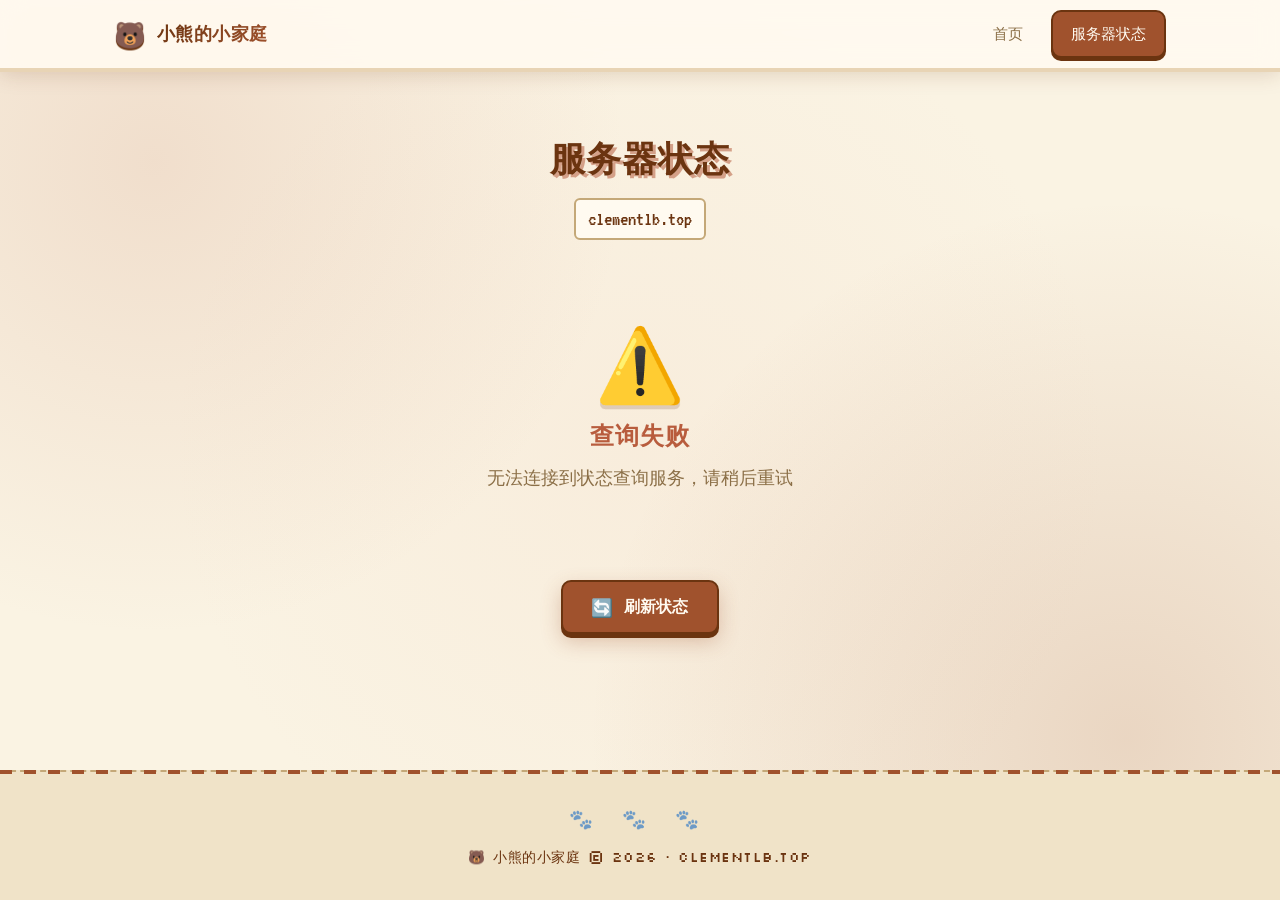
==== status.html @ e8e0b62e "fix: 卡片固定 height 220px + 删除 aspect-ratio + 缩小区块间距" ====
<!DOCTYPE html>
<html lang="zh-CN">
<head>
  <meta charset="UTF-8">
  <meta name="viewport" content="width=device-width, initial-scale=1.0">
  <meta name="theme-color" content="#a0522d">
  <title>服务器状态 - 小熊的小家庭</title>
  <link rel="preconnect" href="https://fonts.googleapis.com">
  <link rel="preconnect" href="https://fonts.gstatic.com" crossorigin>
  <link href="https://fonts.googleapis.com/css2?family=Press+Start+2P&family=Silkscreen:wght@400;700&family=Fredoka:wght@400;500;600;700&family=VT323&display=swap" rel="stylesheet">
  <link rel="stylesheet" href="css/style.css">
</head>
<body>
  <a href="#main" class="skip-link">跳到主内容</a>

  <nav class="navbar" aria-label="主导航">
    <div class="nav-container">
      <a href="index.html" class="nav-logo">
        <span class="logo-pixel" aria-hidden="true">🐻</span>
        <span class="logo-text">小熊的小家庭</span>
      </a>
      <div class="nav-links">
        <a href="index.html" class="nav-link">
          <span class="nav-link-inner">首页</span>
        </a>
        <a href="status.html" class="nav-link active" aria-current="page">
          <span class="nav-link-inner">服务器状态</span>
        </a>
      </div>
    </div>
  </nav>

  <main class="status-page" id="main">
    <div class="status-header">
      <h1 class="page-title">服务器状态</h1>
      <p class="page-subtitle"><code class="status-ip-mono">clementlb.top</code></p>
    </div>

    <div class="status-card" id="statusCard" role="status" aria-live="polite" aria-busy="true">
      <div class="card-corner corner-tl" aria-hidden="true"></div>
      <div class="card-corner corner-tr" aria-hidden="true"></div>
      <div class="card-corner corner-bl" aria-hidden="true"></div>
      <div class="card-corner corner-br" aria-hidden="true"></div>
      <div class="status-loading">
        <div class="bear-loader">
          <div class="bear-loader-emoji" aria-hidden="true">🐻</div>
          <div class="loader-paws" aria-hidden="true">
            <span>🐾</span><span>🐾</span><span>🐾</span>
          </div>
        </div>
        <p class="loading-text">小熊正在查看服务器…</p>
      </div>
    </div>

    <div class="status-detail" id="statusDetail" style="display:none;">
      <div class="card-corner corner-tl" aria-hidden="true"></div>
      <div class="card-corner corner-tr" aria-hidden="true"></div>
      <div class="card-corner corner-bl" aria-hidden="true"></div>
      <div class="card-corner corner-br" aria-hidden="true"></div>
      <div class="detail-grid">
        <div class="detail-item">
          <span class="detail-label">服务器名称</span>
          <span class="detail-value" id="detailName">-</span>
        </div>
        <div class="detail-item">
          <span class="detail-label">游戏版本</span>
          <span class="detail-value" id="detailVersion">-</span>
        </div>
        <div class="detail-item">
          <span class="detail-label">在线玩家</span>
          <span class="detail-value" id="detailPlayers">-</span>
        </div>
        <div class="detail-item">
          <span class="detail-label">最大玩家</span>
          <span class="detail-value" id="detailMaxPlayers">-</span>
        </div>
        <div class="detail-item detail-full">
          <span class="detail-label">MOTD</span>
          <span class="detail-value motd" id="detailMotd">-</span>
        </div>
        <div class="detail-item">
          <span class="detail-label">软件</span>
          <span class="detail-value" id="detailSoftware">-</span>
        </div>
      </div>

      <div class="player-list" id="playerList" style="display:none;">
        <h2 class="player-list-title">
          <span aria-hidden="true">🐾</span> 在线玩家 <span aria-hidden="true">🐾</span>
        </h2>
        <div class="player-grid" id="playerGrid"></div>
      </div>
    </div>

    <button class="btn btn-primary btn-refresh" onclick="fetchStatus()" aria-label="刷新服务器状态">
      <span class="btn-icon" aria-hidden="true">🔄</span>
      <span>刷新状态</span>
    </button>
  </main>

  <footer class="footer">
    <div class="footer-paws" aria-hidden="true">🐾 🐾 🐾</div>
    <p class="footer-main">🐻 小熊的小家庭 &copy; 2026 · clementlb.top</p>
  </footer>

  <script src="js/status.js"></script>
</body>
</html>
---- css/style.css ----
/* ============================================
   小熊的小家庭 · Cozy Bear Minecraft Theme
   ============================================ */

/* ===== Reset ===== */
*, *::before, *::after { box-sizing: border-box; margin: 0; padding: 0; }

/* ===== Theme Variables (Bear Palette) ===== */
:root {
  /* Bear fur browns */
  --bear-fur: #a0522d;
  --bear-fur-light: #c97a5b;
  --bear-fur-dark: #6b3410;
  --bear-fur-deep: #3e1f0d;

  /* Bear snout peach */
  --bear-snout: #d4a088;
  --bear-snout-light: #e8b59e;
  --bear-snout-dark: #b07858;

  /* Cozy room creams (Minecraft room background) */
  --bg: #faf3e3;
  --bg-soft: #f0e3c8;
  --bg-card: #fffaf0;
  --bg-card-hover: #fff5e1;

  /* Text */
  --text: #3e2723;
  --text-muted: #8b6f47;
  --text-light: #b8a085;

  /* Borders & decoration */
  --border: #e8d4b5;
  --border-strong: #c4a878;
  --pixel-shadow: rgba(107, 52, 16, 0.18);

  /* Semantic */
  --success: #6b8e23;
  --success-bg: #e8efd0;
  --danger: #b85c3d;
  --danger-bg: #f5dccd;
  --warning: #d4a017;

  /* Focus ring */
  --focus-ring: 0 0 0 3px rgba(160, 82, 45, 0.5);

  /* Shapes */
  --radius: 16px;
  --radius-sm: 10px;
  --radius-lg: 24px;
  --pixel: 4px;

  /* Safe areas (iOS notch etc.) */
  --safe-top: env(safe-area-inset-top, 0px);
  --safe-bottom: env(safe-area-inset-bottom, 0px);

  /* Spacing scale (4-px grid) */
  --space-1: 4px;
  --space-2: 8px;
  --space-3: 12px;
  --space-4: 16px;
  --space-5: 24px;
  --space-6: 32px;
  --space-7: 48px;
  --space-8: 64px;
}

/* ===== Base ===== */
html { scroll-behavior: smooth; }

body {
  font-family: 'Fredoka', 'PingFang SC', 'Microsoft YaHei', sans-serif;
  background: var(--bg);
  color: var(--text);
  min-height: 100vh;
  display: flex;
  flex-direction: column;
  font-weight: 400;
  line-height: 1.6;
  overflow-x: hidden;
  background-image:
    radial-gradient(circle at 12% 18%, rgba(212, 160, 136, 0.25) 0%, transparent 35%),
    radial-gradient(circle at 88% 82%, rgba(160, 82, 45, 0.18) 0%, transparent 40%),
    radial-gradient(circle at 50% 50%, rgba(232, 181, 158, 0.1) 0%, transparent 60%);
}

::selection { background: var(--bear-fur); color: var(--bg-card); }

/* ===== Skip Link ===== */
.skip-link {
  position: absolute;
  left: -9999px;
  top: 0;
  z-index: 200;
  background: var(--bear-fur-dark);
  color: var(--bg-card);
  padding: 12px 20px;
  border-radius: 0 0 var(--radius-sm) 0;
  text-decoration: none;
  font-weight: 600;
}
.skip-link:focus { left: 0; outline: 3px solid var(--bear-snout-light); outline-offset: 2px; }

/* ===== Focus Styles ===== */
:focus-visible {
  outline: 3px solid var(--bear-fur);
  outline-offset: 2px;
  border-radius: 4px;
}

/* ===== Navbar ===== */
.navbar {
  background: rgba(255, 250, 240, 0.92);
  backdrop-filter: blur(12px) saturate(140%);
  -webkit-backdrop-filter: blur(12px) saturate(140%);
  border-bottom: 2px solid var(--border);
  position: sticky;
  top: 0;
  z-index: 100;
  padding-top: var(--safe-top);
  box-shadow: 0 2px 0 var(--border), 0 4px 20px var(--pixel-shadow);
}

.nav-container {
  max-width: 1100px;
  margin: 0 auto;
  padding: 0 var(--space-5);
  display: flex;
  align-items: center;
  justify-content: space-between;
  height: 68px;
}

.nav-logo {
  display: flex;
  align-items: center;
  gap: 10px;
  text-decoration: none;
  color: var(--bear-fur-dark);
  font-family: 'Silkscreen', 'Fredoka', monospace;
  font-weight: 700;
  font-size: 1.15rem;
  letter-spacing: 0.5px;
  transition: transform 0.2s ease;
}
.nav-logo:hover { transform: translateX(2px); }

.logo-pixel {
  font-size: 1.6rem;
  filter: drop-shadow(0 2px 0 var(--bear-fur-dark));
  animation: bear-bob 3s ease-in-out infinite;
}

.logo-text {
  background: linear-gradient(135deg, var(--bear-fur-dark), var(--bear-fur));
  -webkit-background-clip: text;
  -webkit-text-fill-color: transparent;
  background-clip: text;
}

.nav-links { display: flex; gap: 8px; }

.nav-link {
  position: relative;
  color: var(--text-muted);
  text-decoration: none;
  font-weight: 500;
  font-size: 0.95rem;
  padding: 10px 18px;
  border-radius: var(--radius-sm);
  transition: color 0.2s ease, background-color 0.2s ease, transform 0.2s ease, border-color 0.2s ease, box-shadow 0.2s ease;
  border: 2px solid transparent;
  touch-action: manipulation;
}
.nav-link:hover {
  color: var(--bear-fur-dark);
  background: var(--bg-soft);
}
.nav-link.active {
  color: var(--bg-card);
  background: var(--bear-fur);
  border-color: var(--bear-fur-dark);
  box-shadow: 0 3px 0 var(--bear-fur-dark);
}
.nav-link.active:hover { transform: translateY(1px); box-shadow: 0 2px 0 var(--bear-fur-dark); }

/* ===== Hero ===== */
.hero {
  position: relative;
  min-height: 560px;
  display: grid;
  grid-template-columns: 280px 1fr;
  gap: 40px;
  align-items: center;
  padding: 60px 24px 48px;
  max-width: 1200px;
  margin: 0 auto;
  overflow: hidden;
  scroll-margin-top: 80px;
}

.hero-grid-pattern {
  position: absolute;
  inset: -40px;
  background:
    repeating-linear-gradient(0deg, transparent, transparent 38px, rgba(160, 82, 45, 0.04) 38px, rgba(160, 82, 45, 0.04) 40px),
    repeating-linear-gradient(90deg, transparent, transparent 38px, rgba(160, 82, 45, 0.04) 38px, rgba(160, 82, 45, 0.04) 40px);
  pointer-events: none;
  z-index: 0;
  mask-image: radial-gradient(ellipse at center, #000 30%, transparent 75%);
  -webkit-mask-image: radial-gradient(ellipse at center, #000 30%, transparent 75%);
}

.hero-bear {
  position: relative;
  z-index: 1;
  display: flex;
  align-items: center;
  justify-content: center;
  flex-direction: column;
}

.bear-character {
  position: relative;
  width: 240px;
  height: 240px;
  display: flex;
  align-items: center;
  justify-content: center;
  background: linear-gradient(180deg, var(--bg-soft) 0%, var(--bg-card) 100%);
  border: 3px solid var(--bear-fur-dark);
  border-radius: 24px;
  box-shadow:
    0 8px 0 var(--bear-fur-dark),
    0 14px 28px var(--pixel-shadow),
    inset 0 -10px 0 rgba(160, 82, 45, 0.1);
  animation: bear-bob 2.5s ease-in-out infinite;
}

/* CSS ears */
.bear-ear {
  position: absolute;
  top: -22px;
  width: 60px;
  height: 60px;
  background: radial-gradient(circle at 30% 30%, var(--bear-fur-light), var(--bear-fur) 65%, var(--bear-fur-dark));
  border: 3px solid var(--bear-fur-dark);
  border-radius: 50%;
  box-shadow: 0 4px 0 var(--bear-fur-deep);
  z-index: 0;
}
.bear-ear::after {
  content: '';
  position: absolute;
  top: 14px;
  left: 14px;
  width: 24px;
  height: 24px;
  background: var(--bear-snout);
  border-radius: 50%;
  opacity: 0.7;
}
.bear-ear-left { left: 18px; }
.bear-ear-right { right: 18px; }

.bear-face {
  position: relative;
  z-index: 1;
  font-size: 7rem;
  line-height: 1;
  filter: drop-shadow(0 4px 0 rgba(160, 82, 45, 0.25));
}

.bear-cheek {
  position: absolute;
  width: 18px;
  height: 18px;
  background: var(--bear-snout);
  border-radius: 50%;
  opacity: 0.55;
  z-index: 1;
}
.bear-cheek-left { bottom: 56px; left: 32px; }
.bear-cheek-right { bottom: 56px; right: 32px; }

.bear-shadow {
  width: 180px;
  height: 20px;
  background: radial-gradient(ellipse, rgba(62, 39, 35, 0.25) 0%, transparent 70%);
  margin-top: -20px;
  animation: shadow-pulse 2.5s ease-in-out infinite;
}

@keyframes bear-bob {
  0%, 100% { transform: translateY(0) rotate(-1deg); }
  50% { transform: translateY(-10px) rotate(1deg); }
}

@keyframes shadow-pulse {
  0%, 100% { transform: scaleX(1); opacity: 0.6; }
  50% { transform: scaleX(0.85); opacity: 0.4; }
}

.hero-content {
  position: relative;
  z-index: 1;
  text-align: left;
}

.hero-badge {
  display: inline-flex;
  align-items: center;
  gap: 8px;
  background: var(--bg-card);
  border: 2px solid var(--bear-fur);
  border-radius: 999px;
  padding: 6px 16px;
  font-family: 'Silkscreen', monospace;
  font-size: 0.7rem;
  color: var(--bear-fur-dark);
  letter-spacing: 1px;
  margin-bottom: 20px;
  box-shadow: 0 3px 0 var(--bear-fur-dark);
}

.badge-dot {
  width: 8px;
  height: 8px;
  background: var(--bear-fur);
  border-radius: 50%;
  animation: pulse-dot 1.5s ease-in-out infinite;
}

@keyframes pulse-dot {
  0%, 100% { opacity: 1; transform: scale(1); }
  50% { opacity: 0.5; transform: scale(1.3); }
}

.hero-title {
  font-family: 'Silkscreen', 'Press Start 2P', monospace;
  font-size: 3.2rem;
  line-height: 1.1;
  font-weight: 700;
  margin-bottom: 18px;
  letter-spacing: 1px;
  text-wrap: balance;
}

.title-pixel {
  display: inline-block;
  color: var(--bear-fur-dark);
  text-shadow: 4px 4px 0 var(--bear-snout), 8px 8px 0 rgba(160, 82, 45, 0.15);
}
.title-pixel-accent {
  color: var(--bear-fur);
  text-shadow: 4px 4px 0 var(--bear-snout-light), 8px 8px 0 rgba(160, 82, 45, 0.15);
}

.hero-tagline {
  font-size: 1.2rem;
  color: var(--text-muted);
  margin-bottom: 32px;
  font-weight: 500;
  max-width: 480px;
  position: relative;
  padding-left: 16px;
  text-wrap: pretty;
}
.hero-tagline::before {
  content: '';
  position: absolute;
  left: 0;
  top: 8px;
  bottom: 8px;
  width: 4px;
  background: linear-gradient(to bottom, var(--bear-fur), var(--bear-snout));
  border-radius: 2px;
}

/* IP Card */
.hero-ip {
  display: inline-flex;
  align-items: center;
  gap: 14px;
  background: var(--bg-card);
  border: 2px solid var(--border-strong);
  border-radius: var(--radius);
  padding: 14px 14px 14px 18px;
  margin-bottom: 32px;
  box-shadow: 0 5px 0 var(--border-strong), 0 8px 24px var(--pixel-shadow);
  transition: transform 0.2s ease, box-shadow 0.2s ease;
}
.hero-ip:hover { transform: translateY(-2px); box-shadow: 0 7px 0 var(--border-strong), 0 10px 28px var(--pixel-shadow); }

.ip-icon {
  font-size: 1.8rem;
  line-height: 1;
  animation: pulse-dot 2s ease-in-out infinite;
}

.ip-text {
  display: flex;
  flex-direction: column;
  gap: 2px;
}

.ip-label {
  font-size: 0.7rem;
  color: var(--text-muted);
  font-family: 'Silkscreen', monospace;
  letter-spacing: 1px;
  text-transform: uppercase;
}

.ip-value {
  font-family: 'VT323', 'Consolas', monospace;
  font-size: 1.5rem;
  color: var(--bear-fur-dark);
  background: none;
  padding: 0;
  font-weight: 700;
  letter-spacing: 1px;
}

.ip-copy {
  background: var(--bear-fur);
  border: 2px solid var(--bear-fur-dark);
  border-radius: var(--radius-sm);
  width: 40px;
  height: 40px;
  display: flex;
  align-items: center;
  justify-content: center;
  cursor: pointer;
  transition: background-color 0.15s ease, transform 0.15s ease, box-shadow 0.15s ease;
  box-shadow: 0 3px 0 var(--bear-fur-dark);
  -webkit-tap-highlight-color: transparent;
  touch-action: manipulation;
}
.ip-copy:hover { background: var(--bear-fur-light); }
.ip-copy:active { transform: translateY(2px); box-shadow: 0 1px 0 var(--bear-fur-dark); }
.copy-icon { font-size: 1.1rem; }

/* Hero Actions */
.hero-actions {
  display: flex;
  gap: 14px;
  flex-wrap: wrap;
  margin-bottom: 40px;
}

/* Buttons */
.btn {
  display: inline-flex;
  align-items: center;
  gap: 10px;
  padding: 14px 28px;
  border-radius: var(--radius-sm);
  font-family: 'Fredoka', sans-serif;
  font-size: 1rem;
  font-weight: 600;
  text-decoration: none;
  cursor: pointer;
  transition: background-color 0.15s ease, color 0.15s ease, transform 0.15s ease, box-shadow 0.15s ease, border-color 0.15s ease;
  border: 2px solid transparent;
  letter-spacing: 0.3px;
  -webkit-tap-highlight-color: transparent;
  touch-action: manipulation;
}
.btn-primary {
  background: var(--bear-fur);
  color: var(--bg-card);
  border-color: var(--bear-fur-dark);
  box-shadow: 0 4px 0 var(--bear-fur-dark), 0 8px 20px rgba(160, 82, 45, 0.3);
}
.btn-primary:hover { background: var(--bear-fur-light); transform: translateY(-2px); box-shadow: 0 6px 0 var(--bear-fur-dark), 0 10px 24px rgba(160, 82, 45, 0.4); }
.btn-primary:active { transform: translateY(2px); box-shadow: 0 2px 0 var(--bear-fur-dark); }
.btn-arrow { transition: transform 0.2s ease; }
.btn-primary:hover .btn-arrow { transform: translateX(4px); }

.btn-ghost {
  background: var(--bg-card);
  color: var(--bear-fur-dark);
  border-color: var(--border-strong);
  box-shadow: 0 4px 0 var(--border-strong);
}
.btn-ghost:hover { background: var(--bg-card-hover); transform: translateY(-2px); box-shadow: 0 6px 0 var(--border-strong); }
.btn-ghost:active { transform: translateY(2px); box-shadow: 0 2px 0 var(--border-strong); }

/* Hero Stats */
.hero-stats {
  display: flex;
  align-items: center;
  gap: 24px;
  padding: 20px 28px;
  background: rgba(255, 250, 240, 0.6);
  border: 2px dashed var(--border-strong);
  border-radius: var(--radius);
  backdrop-filter: blur(6px);
  max-width: fit-content;
}

.stat { text-align: center; }
.stat-num {
  font-family: 'Silkscreen', monospace;
  font-size: 1.6rem;
  color: var(--bear-fur-dark);
  font-weight: 700;
  line-height: 1;
  margin-bottom: 4px;
  font-variant-numeric: tabular-nums;
}
.stat-label {
  font-size: 0.78rem;
  color: var(--text-muted);
  letter-spacing: 0.5px;
  font-weight: 500;
}

.stat-divider {
  width: 1px;
  height: 32px;
  background: var(--border-strong);
}

/* ===== Sections ===== */
.section-header {
  display: flex;
  align-items: center;
  justify-content: center;
  gap: var(--space-4);
  margin-bottom: var(--space-5);
}

.section-deco {
  color: var(--bear-fur);
  font-size: 1.2rem;
  letter-spacing: 4px;
}

.section-title {
  font-family: 'Silkscreen', 'Press Start 2P', monospace;
  font-size: 1.8rem;
  font-weight: 700;
  color: var(--bear-fur-dark);
  letter-spacing: 1px;
  position: relative;
  text-wrap: balance;
}

.features, .join {
  max-width: 1100px;
  margin: 0 auto;
  padding: var(--space-5) var(--space-5);
  position: relative;
}

/* ===== Card (shadcn-style: one base class for all card variants) ===== */
.card,
.feature-card,
.step {
  position: relative;
  background: var(--bg-card);
  border: 2px solid var(--border);
  border-radius: var(--radius);
  padding: var(--space-4);
  display: flex;
  flex-direction: column;
  align-items: center;
  justify-content: center;
  text-align: center;
  width: 100%;
  height: 220px;
  min-height: 220px;
  max-height: 220px;
  gap: var(--space-2);
  transition: transform 0.3s cubic-bezier(0.4, 0, 0.2, 1), background-color 0.3s ease, border-color 0.3s ease, box-shadow 0.3s ease;
  box-shadow: 0 4px 0 var(--border), 0 6px 16px var(--pixel-shadow);
  animation: card-rise 0.6s ease both;
  overflow: hidden;
}

.features-grid > .card:nth-child(1),
.join-steps > .card:nth-child(1) { animation-delay: 0.05s; }
.features-grid > .card:nth-child(2),
.join-steps > .card:nth-child(2) { animation-delay: 0.13s; }
.features-grid > .card:nth-child(3),
.join-steps > .card:nth-child(3) { animation-delay: 0.21s; }
.features-grid > .card:nth-child(4),
.join-steps > .card:nth-child(4) { animation-delay: 0.29s; }

@keyframes card-rise {
  from { opacity: 0; transform: translateY(20px); }
  to   { opacity: 1; transform: translateY(0); }
}

/* Pixel corner decorations */
.card-corner {
  position: absolute;
  width: 12px;
  height: 12px;
  background: var(--bear-fur);
  border-radius: 2px;
  pointer-events: none;
}
.corner-tl { top: -2px; left: -2px; border-radius: 4px 0 0 0; }
.corner-tr { top: -2px; right: -2px; border-radius: 0 4px 0 0; }
.corner-bl { bottom: -2px; left: -2px; border-radius: 0 0 0 4px; }
.corner-br { bottom: -2px; right: -2px; border-radius: 0 0 4px 0; }

/* ===== Grid containers (identical, shared rule) ===== */
.features-grid,
.join-steps {
  display: grid;
  grid-template-columns: repeat(2, minmax(0, 1fr));
  gap: var(--space-5);
  align-items: stretch;
  width: 100%;
}

/* ===== Feature Card & Step Card variants (unified) ===== */
.feature-card:hover,
.step:hover {
  transform: translateY(-6px);
  border-color: var(--bear-fur);
  background: var(--bg-card-hover);
  box-shadow: 0 10px 0 var(--bear-fur), 0 14px 28px rgba(160, 82, 45, 0.25);
}
.feature-card:hover .icon-paw,
.step:hover .icon-paw { opacity: 1; transform: translateY(0); }
.feature-card:hover .feature-icon-wrap,
.step:hover .step-icon-wrap { transform: rotate(-6deg); }
.feature-card:hover .feature-icon,
.step:hover .step-number { transform: scale(1.1); }

/* Shared icon box (feature & step) */
.feature-icon-wrap,
.step-icon-wrap {
  position: relative;
  display: inline-flex;
  align-items: center;
  justify-content: center;
  width: 52px;
  height: 52px;
  margin: 0 auto var(--space-3);
  background: linear-gradient(135deg, var(--bg-soft), var(--bear-snout-light));
  border: 2px solid var(--border-strong);
  border-radius: 14px;
  box-shadow: inset 0 -3px 0 rgba(160, 82, 45, 0.15);
  transition: transform 0.3s ease;
  flex-shrink: 0;
}

.feature-icon,
.step-number {
  font-size: 1.8rem;
  line-height: 1;
  transition: transform 0.3s ease;
}

.icon-paw {
  position: absolute;
  bottom: -4px;
  right: -4px;
  font-size: 0.8rem;
  background: var(--bg-card);
  border: 1.5px solid var(--bear-fur);
  border-radius: 50%;
  width: 20px;
  height: 20px;
  display: flex;
  align-items: center;
  justify-content: center;
  opacity: 0;
  transform: translateY(4px);
  transition: opacity 0.3s ease, transform 0.3s ease;
}

/* Shared title & desc */
.feature-title,
.step-title {
  font-family: 'Silkscreen', monospace;
  font-size: 1.05rem;
  color: var(--bear-fur-dark);
  margin-bottom: var(--space-2);
  letter-spacing: 0.5px;
  min-height: 1.5em;
  display: flex;
  align-items: center;
  justify-content: center;
}

.feature-desc,
.step-desc {
  font-size: 0.9rem;
  color: var(--text-muted);
  line-height: 1.5;
  max-width: 32ch;
  min-height: 2.7em;
}

.step-number {
  font-family: 'Silkscreen', monospace;
  color: var(--bear-fur-dark);
  font-weight: 700;
  text-shadow: 1px 1px 0 var(--bear-snout);
  font-variant-numeric: tabular-nums;
}

.step-code {
  font-family: 'VT323', monospace;
  color: var(--bear-fur-dark);
  background: var(--bg-soft);
  border: 1.5px solid var(--border-strong);
  padding: 2px 8px;
  border-radius: 4px;
  font-size: 0.95rem;
  display: inline-block;
  margin-top: 2px;
  word-break: break-all;
}

/* ===== Status Page ===== */
.status-page {
  max-width: 720px;
  margin: 0 auto;
  padding: 60px 24px 80px;
  flex: 1;
  text-align: center;
}

.status-header { margin-bottom: 32px; }

.page-title {
  font-family: 'Silkscreen', 'Press Start 2P', monospace;
  font-size: 2.2rem;
  color: var(--bear-fur-dark);
  margin-bottom: 12px;
  letter-spacing: 1px;
  text-shadow: 3px 3px 0 var(--bear-snout);
  text-wrap: balance;
}

.page-subtitle {
  color: var(--text-muted);
  font-size: 1rem;
}

.status-ip-mono {
  font-family: 'VT323', monospace;
  font-size: 1.3rem;
  color: var(--bear-fur-dark);
  background: var(--bg-card);
  border: 2px solid var(--border-strong);
  padding: 2px 12px;
  border-radius: 6px;
  display: inline-block;
}

/* Status Card */
.status-card {
  padding: 56px 24px;
  margin-bottom: 24px;
  min-height: 200px;
  display: flex;
  align-items: center;
  justify-content: center;
  aspect-ratio: auto;
}

.status-card.online { border-color: var(--success); }
.status-card.online:hover { box-shadow: 0 6px 0 var(--success), 0 10px 24px rgba(107, 142, 35, 0.2); }

.status-card.offline { border-color: var(--danger); }
.status-card.offline:hover { box-shadow: 0 6px 0 var(--danger), 0 10px 24px rgba(184, 92, 61, 0.2); }

.status-loading {
  display: flex;
  flex-direction: column;
  align-items: center;
  gap: 20px;
}

.bear-loader { position: relative; }

.bear-loader-emoji {
  font-size: 4rem;
  line-height: 1;
  animation: bear-bob 1.5s ease-in-out infinite;
  filter: drop-shadow(0 4px 0 rgba(160, 82, 45, 0.2));
}

.loader-paws {
  display: flex;
  gap: 8px;
  margin-top: 12px;
  justify-content: center;
}
.loader-paws span {
  font-size: 1.2rem;
  animation: paw-tap 1.2s ease-in-out infinite;
  display: inline-block;
}
.loader-paws span:nth-child(2) { animation-delay: 0.2s; }
.loader-paws span:nth-child(3) { animation-delay: 0.4s; }

@keyframes paw-tap {
  0%, 100% { transform: translateY(0); opacity: 0.4; }
  50% { transform: translateY(-6px); opacity: 1; }
}

.loading-text {
  color: var(--text-muted);
  font-size: 1rem;
  font-weight: 500;
}

/* Status Result */
.status-result { display: block; }

.status-icon {
  font-size: 4.5rem;
  margin-bottom: 16px;
  line-height: 1;
  filter: drop-shadow(0 4px 0 var(--pixel-shadow));
}

.status-text {
  font-family: 'Silkscreen', monospace;
  font-size: 1.5rem;
  font-weight: 700;
  margin-bottom: 10px;
  letter-spacing: 1px;
}

.status-text.online-text { color: var(--success); }
.status-text.offline-text { color: var(--danger); }

.status-players {
  font-size: 1.1rem;
  color: var(--text-muted);
  font-weight: 500;
  font-variant-numeric: tabular-nums;
}

/* Status Detail */
.status-detail {
  padding: 28px;
  margin-bottom: 24px;
  text-align: left;
  aspect-ratio: auto;
}

.detail-grid {
  display: grid;
  grid-template-columns: 1fr 1fr;
  gap: 20px;
}

.detail-item {
  display: flex;
  flex-direction: column;
  gap: 4px;
  padding: 12px 14px;
  background: var(--bg-soft);
  border-radius: var(--radius-sm);
  border-left: 3px solid var(--bear-fur);
  min-width: 0;
}

.detail-item.detail-full { grid-column: 1 / -1; }

.detail-label {
  font-family: 'Silkscreen', monospace;
  font-size: 0.7rem;
  color: var(--text-muted);
  letter-spacing: 1px;
  text-transform: uppercase;
}

.detail-value {
  font-size: 1rem;
  color: var(--text);
  word-break: break-word;
  font-weight: 500;
  min-width: 0;
}

.detail-value.motd {
  color: var(--bear-fur-dark);
  line-height: 1.5;
  font-style: italic;
  white-space: pre-wrap;
}

/* Player List */
.player-list {
  margin-top: 24px;
  padding-top: 24px;
  border-top: 2px dashed var(--border-strong);
}

.player-list-title {
  font-family: 'Silkscreen', monospace;
  font-size: 1rem;
  color: var(--bear-fur-dark);
  margin-bottom: 14px;
  display: flex;
  align-items: center;
  justify-content: center;
  gap: 10px;
  letter-spacing: 0.5px;
}

.player-grid {
  display: flex;
  flex-wrap: wrap;
  gap: 8px;
  justify-content: center;
}

.player-tag {
  display: inline-flex;
  align-items: center;
  gap: 6px;
  background: var(--bear-snout-light);
  border: 1.5px solid var(--bear-fur);
  border-radius: 20px;
  padding: 6px 14px;
  font-size: 0.88rem;
  color: var(--bear-fur-dark);
  font-weight: 500;
  box-shadow: 0 2px 0 var(--bear-fur);
}

.btn-refresh {
  margin: 8px auto 0;
}

.btn-icon { font-size: 1.1rem; }

/* ===== Footer ===== */
.footer {
  text-align: center;
  padding: calc(32px + var(--safe-bottom)) 20px 28px;
  border-top: 2px dashed var(--border-strong);
  background: var(--bg-soft);
  margin-top: auto;
  position: relative;
}

.footer::before {
  content: '';
  position: absolute;
  top: -2px;
  left: 0;
  right: 0;
  height: 4px;
  background: repeating-linear-gradient(90deg, var(--bear-fur) 0 12px, transparent 12px 24px);
}

.footer-paws {
  font-size: 1.2rem;
  letter-spacing: 12px;
  margin-bottom: 12px;
  opacity: 0.6;
}

.footer-main {
  color: var(--bear-fur-dark);
  font-weight: 500;
  margin-bottom: 4px;
  font-family: 'Silkscreen', monospace;
  font-size: 0.85rem;
  letter-spacing: 0.5px;
}

.footer-tagline {
  color: var(--text-muted);
  font-size: 0.85rem;
  font-style: italic;
}

/* ===== Scrollbar ===== */
::-webkit-scrollbar { width: 12px; }
::-webkit-scrollbar-track { background: var(--bg-soft); }
::-webkit-scrollbar-thumb {
  background: var(--bear-fur);
  border: 2px solid var(--bg-soft);
  border-radius: 6px;
}
::-webkit-scrollbar-thumb:hover { background: var(--bear-fur-dark); }

/* ===== Reduced Motion ===== */
@media (prefers-reduced-motion: reduce) {
  *, *::before, *::after {
    animation-duration: 0.01ms !important;
    animation-iteration-count: 1 !important;
    transition-duration: 0.01ms !important;
    scroll-behavior: auto !important;
  }
  .bear-character, .bear-shadow, .logo-pixel, .badge-dot, .ip-icon,
  .bear-loader-emoji, .loader-paws span {
    animation: none !important;
  }
  .card { animation: none !important; opacity: 1; transform: none; }
  .feature-card:hover, .step:hover, .nav-link.active:hover,
  .btn-primary:hover, .btn-ghost:hover, .hero-ip:hover {
    transform: none;
  }
}

/* ===== Responsive ===== */
@media (max-width: 768px) {
  .hero {
    grid-template-columns: 1fr;
    text-align: center;
    min-height: auto;
    padding: 40px 20px 60px;
    gap: 24px;
  }
  .bear-character { width: 180px; height: 180px; }
  .bear-face { font-size: 5rem; }
  .bear-ear { width: 46px; height: 46px; top: -16px; }
  .bear-ear::after { width: 18px; height: 18px; top: 10px; left: 10px; }
  .bear-cheek { width: 14px; height: 14px; bottom: 42px; }
  .bear-cheek-left { left: 24px; }
  .bear-cheek-right { right: 24px; }
  .hero-content { text-align: center; }
  .hero-tagline { padding-left: 0; }
  .hero-tagline::before { left: 50%; transform: translateX(-50%); width: 32px; height: 3px; top: -10px; bottom: auto; }
  .hero-title { font-size: 2.4rem; }
  .hero-ip { flex-direction: row; }
  .hero-stats { margin: 0 auto; padding: 16px 20px; gap: 16px; }
  .stat-num { font-size: 1.3rem; }
  .nav-container { padding: 0 16px; }
  .logo-text { font-size: 0.95rem; }
  .nav-link { padding: 8px 12px; font-size: 0.85rem; }
  .features, .join { padding: var(--space-6) var(--space-4); }
  .section-title { font-size: 1.4rem; }
}

@media (max-width: 600px) {
  .hero-title { font-size: 2rem; }
  .title-pixel-accent { display: inline; }
  .bear-character { width: 150px; height: 150px; }
  .bear-face { font-size: 4.2rem; }
  .bear-ear { width: 38px; height: 38px; top: -12px; }
  .bear-ear::after { width: 14px; height: 14px; top: 9px; left: 9px; }
  .hero-ip { width: 100%; justify-content: flex-start; }
  .ip-value { font-size: 1.2rem; }
  .hero-actions { width: 100%; flex-direction: column; }
  .btn { justify-content: center; }
  .hero-stats { width: 100%; justify-content: space-around; gap: 8px; }
  .stat-num { font-size: 1.1rem; }
  .stat-label { font-size: 0.7rem; }
  .features-grid, .join-steps { grid-template-columns: 1fr; gap: var(--space-3); max-width: 360px; margin: 0 auto; }
  .card { height: auto; min-height: 0; max-height: none; padding: var(--space-4); max-width: 360px; margin-left: auto; margin-right: auto; }
  .feature-icon-wrap, .step-icon-wrap { width: 44px; height: 44px; border-radius: 12px; }
  .feature-icon, .step-number { font-size: 1.5rem; }
  .feature-title, .step-title { font-size: 0.95rem; margin-bottom: 6px; }
  .feature-desc, .step-desc { font-size: 0.82rem; line-height: 1.5; }
  .icon-paw { width: 18px; height: 18px; font-size: 0.7rem; }
  .detail-grid { grid-template-columns: 1fr; }
  .page-title { font-size: 1.7rem; }
  .section-title { font-size: 1.2rem; }
  .section-header { gap: 10px; }
  .section-deco { font-size: 1rem; }
}
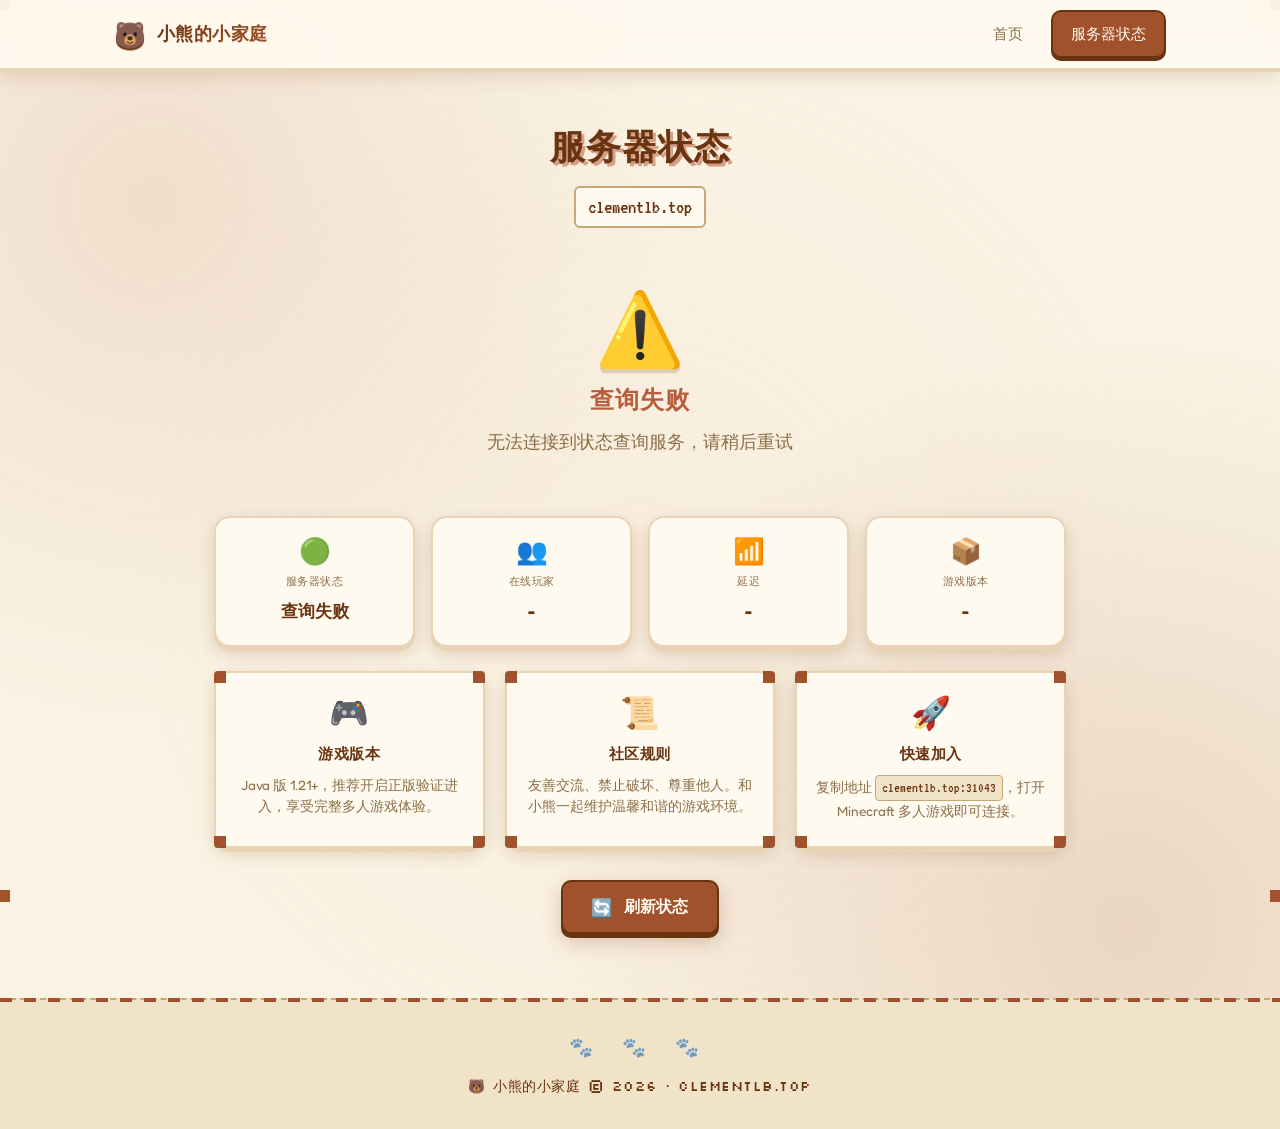
==== commit 1ba8aa8c: "feat: 状态页加 shadcn 风格 metrics 网格、信息卡片，消除空白" ====
--- a/status.html
+++ b/status.html
@@ -36,12 +36,13 @@
       <p class="page-subtitle"><code class="status-ip-mono">clementlb.top</code></p>
     </div>
 
+    <!-- Status Result Card -->
     <div class="status-card" id="statusCard" role="status" aria-live="polite" aria-busy="true">
       <div class="card-corner corner-tl" aria-hidden="true"></div>
       <div class="card-corner corner-tr" aria-hidden="true"></div>
       <div class="card-corner corner-bl" aria-hidden="true"></div>
       <div class="card-corner corner-br" aria-hidden="true"></div>
-      <div class="status-loading">
+      <div class="status-loading" id="statusLoading">
         <div class="bear-loader">
           <div class="bear-loader-emoji" aria-hidden="true">🐻</div>
           <div class="loader-paws" aria-hidden="true">
@@ -50,8 +51,38 @@
         </div>
         <p class="loading-text">小熊正在查看服务器…</p>
       </div>
+      <div class="status-result" id="statusResult" style="display:none;">
+        <div class="status-icon" id="statusIcon" aria-hidden="true">🟢</div>
+        <div class="status-text" id="statusText">服务器在线</div>
+        <div class="status-players" id="statusPlayers">0 / 0 名玩家在线</div>
+      </div>
     </div>
 
+    <!-- Metrics Grid -->
+    <div class="metrics-grid" id="metricsGrid">
+      <div class="metric-card">
+        <span class="metric-icon" aria-hidden="true">🟢</span>
+        <span class="metric-label">服务器状态</span>
+        <span class="metric-value" id="metricStatus">查询中…</span>
+      </div>
+      <div class="metric-card">
+        <span class="metric-icon" aria-hidden="true">👥</span>
+        <span class="metric-label">在线玩家</span>
+        <span class="metric-value" id="metricPlayers">-</span>
+      </div>
+      <div class="metric-card">
+        <span class="metric-icon" aria-hidden="true">📶</span>
+        <span class="metric-label">延迟</span>
+        <span class="metric-value" id="metricPing">-</span>
+      </div>
+      <div class="metric-card">
+        <span class="metric-icon" aria-hidden="true">📦</span>
+        <span class="metric-label">游戏版本</span>
+        <span class="metric-value" id="metricVersion">-</span>
+      </div>
+    </div>
+
+    <!-- Detail Cards -->
     <div class="status-detail" id="statusDetail" style="display:none;">
       <div class="card-corner corner-tl" aria-hidden="true"></div>
       <div class="card-corner corner-tr" aria-hidden="true"></div>
@@ -92,6 +123,38 @@
       </div>
     </div>
 
+    <!-- Info Cards -->
+    <section class="info-cards" aria-labelledby="info-heading">
+      <h2 class="visually-hidden" id="info-heading">服务器信息</h2>
+      <div class="info-card">
+        <div class="card-corner corner-tl" aria-hidden="true"></div>
+        <div class="card-corner corner-tr" aria-hidden="true"></div>
+        <div class="card-corner corner-bl" aria-hidden="true"></div>
+        <div class="card-corner corner-br" aria-hidden="true"></div>
+        <div class="info-icon" aria-hidden="true">🎮</div>
+        <h3 class="info-title">游戏版本</h3>
+        <p class="info-desc">Java 版 1.21+，推荐开启正版验证进入，享受完整多人游戏体验。</p>
+      </div>
+      <div class="info-card">
+        <div class="card-corner corner-tl" aria-hidden="true"></div>
+        <div class="card-corner corner-tr" aria-hidden="true"></div>
+        <div class="card-corner corner-bl" aria-hidden="true"></div>
+        <div class="card-corner corner-br" aria-hidden="true"></div>
+        <div class="info-icon" aria-hidden="true">📜</div>
+        <h3 class="info-title">社区规则</h3>
+        <p class="info-desc">友善交流、禁止破坏、尊重他人。和小熊一起维护温馨和谐的游戏环境。</p>
+      </div>
+      <div class="info-card">
+        <div class="card-corner corner-tl" aria-hidden="true"></div>
+        <div class="card-corner corner-tr" aria-hidden="true"></div>
+        <div class="card-corner corner-bl" aria-hidden="true"></div>
+        <div class="card-corner corner-br" aria-hidden="true"></div>
+        <div class="info-icon" aria-hidden="true">🚀</div>
+        <h3 class="info-title">快速加入</h3>
+        <p class="info-desc">复制地址 <code class="info-code">clementlb.top:31043</code>，打开 Minecraft 多人游戏即可连接。</p>
+      </div>
+    </section>
+
     <button class="btn btn-primary btn-refresh" onclick="fetchStatus()" aria-label="刷新服务器状态">
       <span class="btn-icon" aria-hidden="true">🔄</span>
       <span>刷新状态</span>
--- a/css/style.css
+++ b/css/style.css
@@ -695,8 +695,17 @@
   font-size: 0.9rem;
   color: var(--text-muted);
   line-height: 1.5;
-  max-width: 32ch;
-  min-height: 2.7em;
+  max-width: 26ch;
+  height: 3em;
+  min-height: 3em;
+  max-height: 3em;
+  display: -webkit-box;
+  -webkit-line-clamp: 2;
+  -webkit-box-orient: vertical;
+  overflow: hidden;
+  text-overflow: ellipsis;
+  text-align: center;
+  -webkit-box-pack: center;
 }
 
 .step-number {
@@ -722,14 +731,26 @@
 
 /* ===== Status Page ===== */
 .status-page {
-  max-width: 720px;
+  max-width: 900px;
   margin: 0 auto;
-  padding: 60px 24px 80px;
+  padding: 48px 24px 64px;
   flex: 1;
   text-align: center;
 }
 
-.status-header { margin-bottom: 32px; }
+.status-header { margin-bottom: 24px; }
+
+.visually-hidden {
+  position: absolute;
+  width: 1px;
+  height: 1px;
+  padding: 0;
+  margin: -1px;
+  overflow: hidden;
+  clip: rect(0, 0, 0, 0);
+  white-space: nowrap;
+  border: 0;
+}
 
 .page-title {
   font-family: 'Silkscreen', 'Press Start 2P', monospace;
@@ -759,26 +780,32 @@
 
 /* Status Card */
 .status-card {
-  padding: 56px 24px;
-  margin-bottom: 24px;
-  min-height: 200px;
+  padding: 40px 24px;
+  margin-bottom: 20px;
+  min-height: 180px;
   display: flex;
   align-items: center;
   justify-content: center;
   aspect-ratio: auto;
 }
 
+.status-loading {
+  display: flex;
+  flex-direction: column;
+  align-items: center;
+  gap: 16px;
+  width: 100%;
+}
+
 .status-card.online { border-color: var(--success); }
 .status-card.online:hover { box-shadow: 0 6px 0 var(--success), 0 10px 24px rgba(107, 142, 35, 0.2); }
 
 .status-card.offline { border-color: var(--danger); }
 .status-card.offline:hover { box-shadow: 0 6px 0 var(--danger), 0 10px 24px rgba(184, 92, 61, 0.2); }
 
-.status-loading {
-  display: flex;
-  flex-direction: column;
-  align-items: center;
-  gap: 20px;
+.status-result {
+  display: block;
+  width: 100%;
 }
 
 .bear-loader { position: relative; }
@@ -816,8 +843,6 @@
 }
 
 /* Status Result */
-.status-result { display: block; }
-
 .status-icon {
   font-size: 4.5rem;
   margin-bottom: 16px;
@@ -934,10 +959,126 @@
 }
 
 .btn-refresh {
-  margin: 8px auto 0;
+  margin: 24px auto 0;
 }
 
 .btn-icon { font-size: 1.1rem; }
+
+/* Metrics Grid */
+.metrics-grid {
+  display: grid;
+  grid-template-columns: repeat(4, 1fr);
+  gap: 16px;
+  margin-bottom: 24px;
+}
+
+.metric-card {
+  background: var(--bg-card);
+  border: 2px solid var(--border);
+  border-radius: var(--radius);
+  padding: 20px 12px;
+  display: flex;
+  flex-direction: column;
+  align-items: center;
+  justify-content: center;
+  gap: 8px;
+  box-shadow: 0 4px 0 var(--border), 0 6px 16px var(--pixel-shadow);
+  transition: transform 0.3s ease, box-shadow 0.3s ease, border-color 0.3s ease;
+}
+.metric-card:hover {
+  transform: translateY(-4px);
+  border-color: var(--bear-fur);
+  box-shadow: 0 8px 0 var(--bear-fur), 0 12px 24px rgba(160, 82, 45, 0.2);
+}
+
+.metric-icon {
+  font-size: 1.6rem;
+  line-height: 1;
+}
+
+.metric-label {
+  font-family: 'Silkscreen', monospace;
+  font-size: 0.7rem;
+  color: var(--text-muted);
+  letter-spacing: 0.5px;
+  text-transform: uppercase;
+}
+
+.metric-value {
+  font-size: 1.05rem;
+  color: var(--bear-fur-dark);
+  font-weight: 700;
+  font-variant-numeric: tabular-nums;
+}
+
+/* Info Cards */
+.info-cards {
+  display: grid;
+  grid-template-columns: repeat(3, 1fr);
+  gap: 20px;
+  margin-bottom: 8px;
+}
+
+.info-card {
+  position: relative;
+  background: var(--bg-card);
+  border: 2px solid var(--border);
+  border-radius: var(--radius);
+  padding: 24px 18px;
+  display: flex;
+  flex-direction: column;
+  align-items: center;
+  justify-content: flex-start;
+  text-align: center;
+  box-shadow: 0 4px 0 var(--border), 0 6px 16px var(--pixel-shadow);
+  transition: transform 0.3s ease, box-shadow 0.3s ease, border-color 0.3s ease;
+}
+.info-card:hover {
+  transform: translateY(-4px);
+  border-color: var(--bear-fur);
+  box-shadow: 0 8px 0 var(--bear-fur), 0 12px 24px rgba(160, 82, 45, 0.2);
+}
+
+.info-icon {
+  font-size: 2rem;
+  margin-bottom: 12px;
+  line-height: 1;
+}
+
+.info-title {
+  font-family: 'Silkscreen', monospace;
+  font-size: 0.95rem;
+  color: var(--bear-fur-dark);
+  margin-bottom: 10px;
+  letter-spacing: 0.5px;
+}
+
+.info-desc {
+  font-size: 0.85rem;
+  color: var(--text-muted);
+  line-height: 1.55;
+  max-width: 32ch;
+}
+
+.info-code {
+  font-family: 'VT323', monospace;
+  color: var(--bear-fur-dark);
+  background: var(--bg-soft);
+  border: 1.5px solid var(--border-strong);
+  padding: 1px 6px;
+  border-radius: 4px;
+  font-size: 0.9rem;
+  display: inline-block;
+  word-break: break-all;
+}
+
+/* Responsive */
+@media (max-width: 768px) {
+  .metrics-grid { grid-template-columns: repeat(2, 1fr); gap: 12px; }
+  .info-cards { grid-template-columns: 1fr; gap: 16px; }
+  .metric-card { padding: 16px 10px; }
+  .info-card { padding: 20px 16px; }
+}
 
 /* ===== Footer ===== */
 .footer {
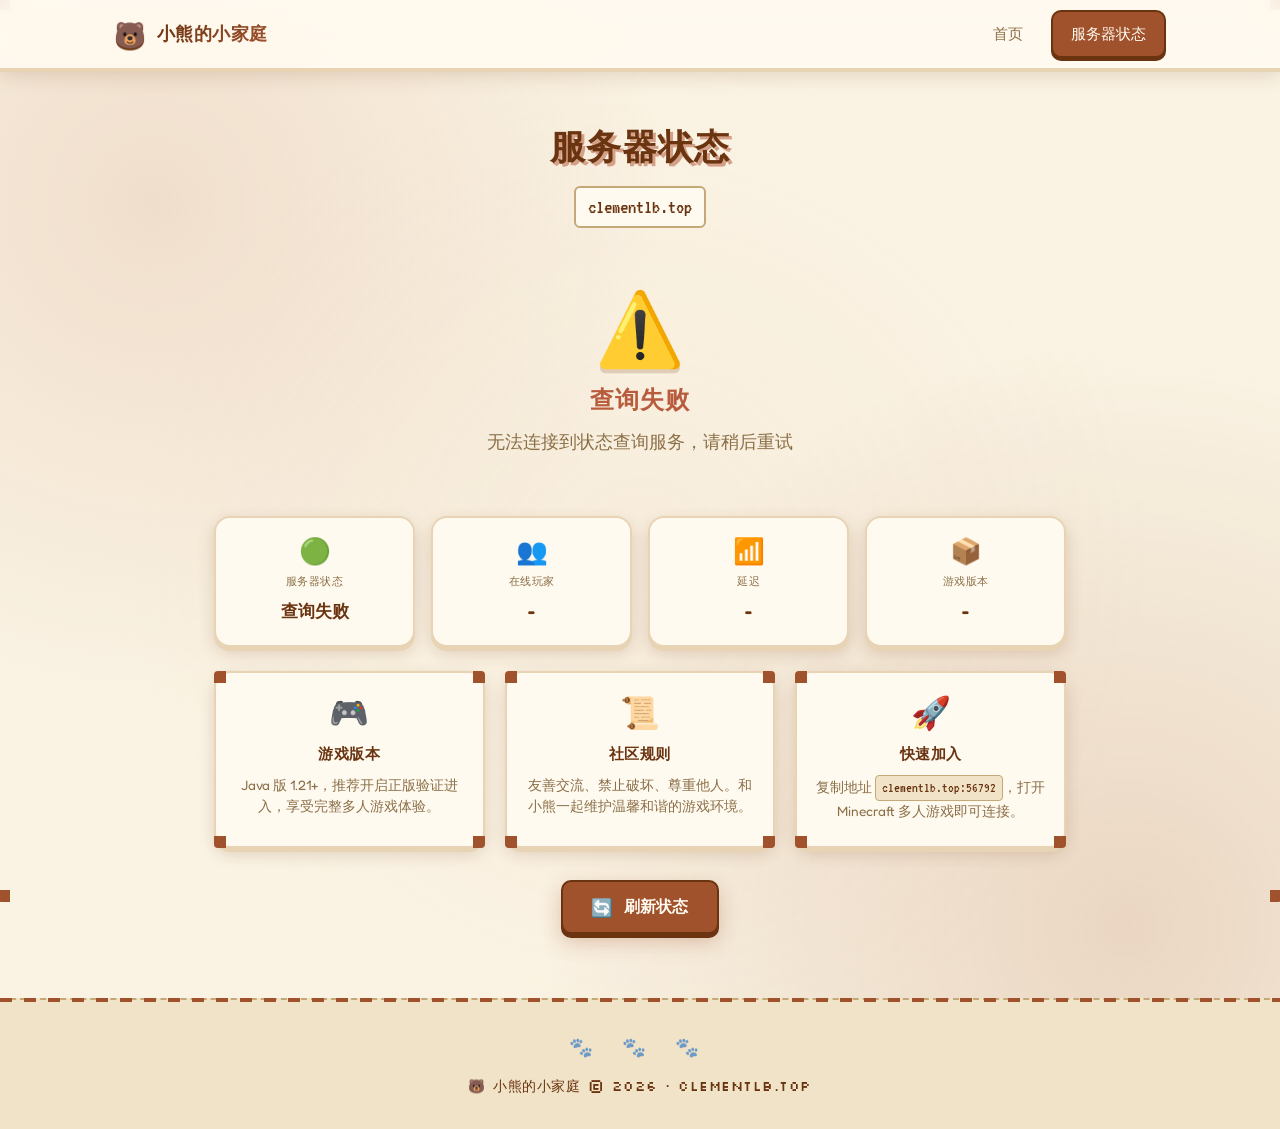
==== commit a66cd8a3: "fix: 后端查询改为 64.49.47.164:56792，前端显示 clementlb.top:56792" ====
--- a/status.html
+++ b/status.html
@@ -151,7 +151,7 @@
         <div class="card-corner corner-br" aria-hidden="true"></div>
         <div class="info-icon" aria-hidden="true">🚀</div>
         <h3 class="info-title">快速加入</h3>
-        <p class="info-desc">复制地址 <code class="info-code">clementlb.top:31043</code>，打开 Minecraft 多人游戏即可连接。</p>
+        <p class="info-desc">复制地址 <code class="info-code">clementlb.top:56792</code>，打开 Minecraft 多人游戏即可连接。</p>
       </div>
     </section>
 
--- a/css/style.css
+++ b/css/style.css
@@ -189,11 +189,11 @@
   position: relative;
   min-height: 560px;
   display: grid;
-  grid-template-columns: 280px 1fr;
-  gap: 40px;
-  align-items: center;
-  padding: 60px 24px 48px;
-  max-width: 1200px;
+  grid-template-columns: 360px 1fr;
+  gap: 80px;
+  align-items: center;
+  padding: 60px 64px 48px;
+  max-width: 1400px;
   margin: 0 auto;
   overflow: hidden;
   scroll-margin-top: 80px;
@@ -201,14 +201,14 @@
 
 .hero-grid-pattern {
   position: absolute;
-  inset: -40px;
+  inset: -60px;
   background:
     repeating-linear-gradient(0deg, transparent, transparent 38px, rgba(160, 82, 45, 0.04) 38px, rgba(160, 82, 45, 0.04) 40px),
     repeating-linear-gradient(90deg, transparent, transparent 38px, rgba(160, 82, 45, 0.04) 38px, rgba(160, 82, 45, 0.04) 40px);
   pointer-events: none;
   z-index: 0;
-  mask-image: radial-gradient(ellipse at center, #000 30%, transparent 75%);
-  -webkit-mask-image: radial-gradient(ellipse at center, #000 30%, transparent 75%);
+  mask-image: radial-gradient(ellipse at center, #000 40%, transparent 80%);
+  -webkit-mask-image: radial-gradient(ellipse at center, #000 40%, transparent 80%);
 }
 
 .hero-bear {
@@ -222,14 +222,14 @@
 
 .bear-character {
   position: relative;
-  width: 240px;
-  height: 240px;
+  width: 320px;
+  height: 320px;
   display: flex;
   align-items: center;
   justify-content: center;
   background: linear-gradient(180deg, var(--bg-soft) 0%, var(--bg-card) 100%);
   border: 3px solid var(--bear-fur-dark);
-  border-radius: 24px;
+  border-radius: 32px;
   box-shadow:
     0 8px 0 var(--bear-fur-dark),
     0 14px 28px var(--pixel-shadow),
@@ -240,9 +240,9 @@
 /* CSS ears */
 .bear-ear {
   position: absolute;
-  top: -22px;
-  width: 60px;
-  height: 60px;
+  top: -30px;
+  width: 84px;
+  height: 84px;
   background: radial-gradient(circle at 30% 30%, var(--bear-fur-light), var(--bear-fur) 65%, var(--bear-fur-dark));
   border: 3px solid var(--bear-fur-dark);
   border-radius: 50%;
@@ -252,40 +252,40 @@
 .bear-ear::after {
   content: '';
   position: absolute;
-  top: 14px;
-  left: 14px;
-  width: 24px;
-  height: 24px;
+  top: 22px;
+  left: 22px;
+  width: 32px;
+  height: 32px;
   background: var(--bear-snout);
   border-radius: 50%;
   opacity: 0.7;
 }
-.bear-ear-left { left: 18px; }
-.bear-ear-right { right: 18px; }
+.bear-ear-left { left: 26px; }
+.bear-ear-right { right: 26px; }
 
 .bear-face {
   position: relative;
   z-index: 1;
-  font-size: 7rem;
+  font-size: 9rem;
   line-height: 1;
   filter: drop-shadow(0 4px 0 rgba(160, 82, 45, 0.25));
 }
 
 .bear-cheek {
   position: absolute;
-  width: 18px;
-  height: 18px;
+  width: 26px;
+  height: 26px;
   background: var(--bear-snout);
   border-radius: 50%;
   opacity: 0.55;
   z-index: 1;
 }
-.bear-cheek-left { bottom: 56px; left: 32px; }
-.bear-cheek-right { bottom: 56px; right: 32px; }
+.bear-cheek-left { bottom: 72px; left: 44px; }
+.bear-cheek-right { bottom: 72px; right: 44px; }
 
 .bear-shadow {
-  width: 180px;
-  height: 20px;
+  width: 260px;
+  height: 28px;
   background: radial-gradient(ellipse, rgba(62, 39, 35, 0.25) 0%, transparent 70%);
   margin-top: -20px;
   animation: shadow-pulse 2.5s ease-in-out infinite;
@@ -338,8 +338,8 @@
 
 .hero-title {
   font-family: 'Silkscreen', 'Press Start 2P', monospace;
-  font-size: 3.2rem;
-  line-height: 1.1;
+  font-size: 4.2rem;
+  line-height: 1.05;
   font-weight: 700;
   margin-bottom: 18px;
   letter-spacing: 1px;
@@ -357,11 +357,11 @@
 }
 
 .hero-tagline {
-  font-size: 1.2rem;
+  font-size: 1.25rem;
   color: var(--text-muted);
   margin-bottom: 32px;
   font-weight: 500;
-  max-width: 480px;
+  max-width: 560px;
   position: relative;
   padding-left: 16px;
   text-wrap: pretty;
@@ -381,11 +381,12 @@
 .hero-ip {
   display: inline-flex;
   align-items: center;
+  justify-content: center;
   gap: 14px;
   background: var(--bg-card);
   border: 2px solid var(--border-strong);
   border-radius: var(--radius);
-  padding: 14px 14px 14px 18px;
+  padding: 12px 14px 12px 18px;
   margin-bottom: 32px;
   box-shadow: 0 5px 0 var(--border-strong), 0 8px 24px var(--pixel-shadow);
   transition: transform 0.2s ease, box-shadow 0.2s ease;
@@ -395,12 +396,16 @@
 .ip-icon {
   font-size: 1.8rem;
   line-height: 1;
+  display: flex;
+  align-items: center;
+  justify-content: center;
   animation: pulse-dot 2s ease-in-out infinite;
 }
 
 .ip-text {
   display: flex;
   flex-direction: column;
+  justify-content: center;
   gap: 2px;
 }
 
@@ -426,8 +431,8 @@
   background: var(--bear-fur);
   border: 2px solid var(--bear-fur-dark);
   border-radius: var(--radius-sm);
-  width: 40px;
-  height: 40px;
+  width: 42px;
+  height: 42px;
   display: flex;
   align-items: center;
   justify-content: center;
@@ -436,10 +441,19 @@
   box-shadow: 0 3px 0 var(--bear-fur-dark);
   -webkit-tap-highlight-color: transparent;
   touch-action: manipulation;
+  margin: 0;
+  padding: 0;
+  flex-shrink: 0;
 }
 .ip-copy:hover { background: var(--bear-fur-light); }
 .ip-copy:active { transform: translateY(2px); box-shadow: 0 1px 0 var(--bear-fur-dark); }
-.copy-icon { font-size: 1.1rem; }
+.copy-icon {
+  font-size: 1.1rem;
+  line-height: 1;
+  display: flex;
+  align-items: center;
+  justify-content: center;
+}
 
 /* Hero Actions */
 .hero-actions {
@@ -491,27 +505,29 @@
 .hero-stats {
   display: flex;
   align-items: center;
-  gap: 24px;
-  padding: 20px 28px;
+  justify-content: space-between;
+  gap: 32px;
+  padding: 28px 40px;
   background: rgba(255, 250, 240, 0.6);
   border: 2px dashed var(--border-strong);
   border-radius: var(--radius);
   backdrop-filter: blur(6px);
-  max-width: fit-content;
+  width: 100%;
+  max-width: 680px;
 }
 
 .stat { text-align: center; }
 .stat-num {
   font-family: 'Silkscreen', monospace;
-  font-size: 1.6rem;
+  font-size: 2rem;
   color: var(--bear-fur-dark);
   font-weight: 700;
   line-height: 1;
-  margin-bottom: 4px;
+  margin-bottom: 8px;
   font-variant-numeric: tabular-nums;
 }
 .stat-label {
-  font-size: 0.78rem;
+  font-size: 0.9rem;
   color: var(--text-muted);
   letter-spacing: 0.5px;
   font-weight: 500;
@@ -519,7 +535,7 @@
 
 .stat-divider {
   width: 1px;
-  height: 32px;
+  height: 48px;
   background: var(--border-strong);
 }
 
@@ -549,7 +565,7 @@
 }
 
 .features, .join {
-  max-width: 1100px;
+  max-width: 1400px;
   margin: 0 auto;
   padding: var(--space-5) var(--space-5);
   position: relative;
@@ -570,14 +586,14 @@
   justify-content: center;
   text-align: center;
   width: 100%;
-  height: 220px;
-  min-height: 220px;
-  max-height: 220px;
+  height: 260px;
+  min-height: 260px;
+  max-height: 260px;
   gap: var(--space-2);
   transition: transform 0.3s cubic-bezier(0.4, 0, 0.2, 1), background-color 0.3s ease, border-color 0.3s ease, box-shadow 0.3s ease;
   box-shadow: 0 4px 0 var(--border), 0 6px 16px var(--pixel-shadow);
+  overflow: hidden;
   animation: card-rise 0.6s ease both;
-  overflow: hidden;
 }
 
 .features-grid > .card:nth-child(1),
@@ -612,8 +628,8 @@
 .features-grid,
 .join-steps {
   display: grid;
-  grid-template-columns: repeat(2, minmax(0, 1fr));
-  gap: var(--space-5);
+  grid-template-columns: repeat(4, minmax(0, 1fr));
+  gap: var(--space-4);
   align-items: stretch;
   width: 100%;
 }
@@ -692,10 +708,10 @@
 
 .feature-desc,
 .step-desc {
-  font-size: 0.9rem;
+  font-size: 0.88rem;
   color: var(--text-muted);
   line-height: 1.5;
-  max-width: 26ch;
+  max-width: 28ch;
   height: 3em;
   min-height: 3em;
   max-height: 3em;
@@ -1157,7 +1173,7 @@
     grid-template-columns: 1fr;
     text-align: center;
     min-height: auto;
-    padding: 40px 20px 60px;
+    padding: 32px 24px 40px;
     gap: 24px;
   }
   .bear-character { width: 180px; height: 180px; }
@@ -1167,13 +1183,17 @@
   .bear-cheek { width: 14px; height: 14px; bottom: 42px; }
   .bear-cheek-left { left: 24px; }
   .bear-cheek-right { right: 24px; }
-  .hero-content { text-align: center; }
+  .hero-content { text-align: center; display: flex; flex-direction: column; align-items: center; }
   .hero-tagline { padding-left: 0; }
   .hero-tagline::before { left: 50%; transform: translateX(-50%); width: 32px; height: 3px; top: -10px; bottom: auto; }
   .hero-title { font-size: 2.4rem; }
   .hero-ip { flex-direction: row; }
-  .hero-stats { margin: 0 auto; padding: 16px 20px; gap: 16px; }
+  .hero-actions { justify-content: center; }
+  .hero-stats { margin: 0 auto; padding: 16px 20px; gap: 16px; width: 100%; max-width: 420px; }
   .stat-num { font-size: 1.3rem; }
+  .features, .join { padding: var(--space-5) var(--space-4); }
+  .features-grid, .join-steps { grid-template-columns: repeat(2, 1fr); gap: var(--space-3); }
+  .card { height: 240px; min-height: 240px; max-height: 240px; }
   .nav-container { padding: 0 16px; }
   .logo-text { font-size: 0.95rem; }
   .nav-link { padding: 8px 12px; font-size: 0.85rem; }
@@ -1195,8 +1215,8 @@
   .hero-stats { width: 100%; justify-content: space-around; gap: 8px; }
   .stat-num { font-size: 1.1rem; }
   .stat-label { font-size: 0.7rem; }
-  .features-grid, .join-steps { grid-template-columns: 1fr; gap: var(--space-3); max-width: 360px; margin: 0 auto; }
-  .card { height: auto; min-height: 0; max-height: none; padding: var(--space-4); max-width: 360px; margin-left: auto; margin-right: auto; }
+  .features-grid, .join-steps { grid-template-columns: repeat(2, 1fr); gap: var(--space-3); }
+  .card { height: 220px; min-height: 220px; max-height: 220px; padding: var(--space-4); }
   .feature-icon-wrap, .step-icon-wrap { width: 44px; height: 44px; border-radius: 12px; }
   .feature-icon, .step-number { font-size: 1.5rem; }
   .feature-title, .step-title { font-size: 0.95rem; margin-bottom: 6px; }
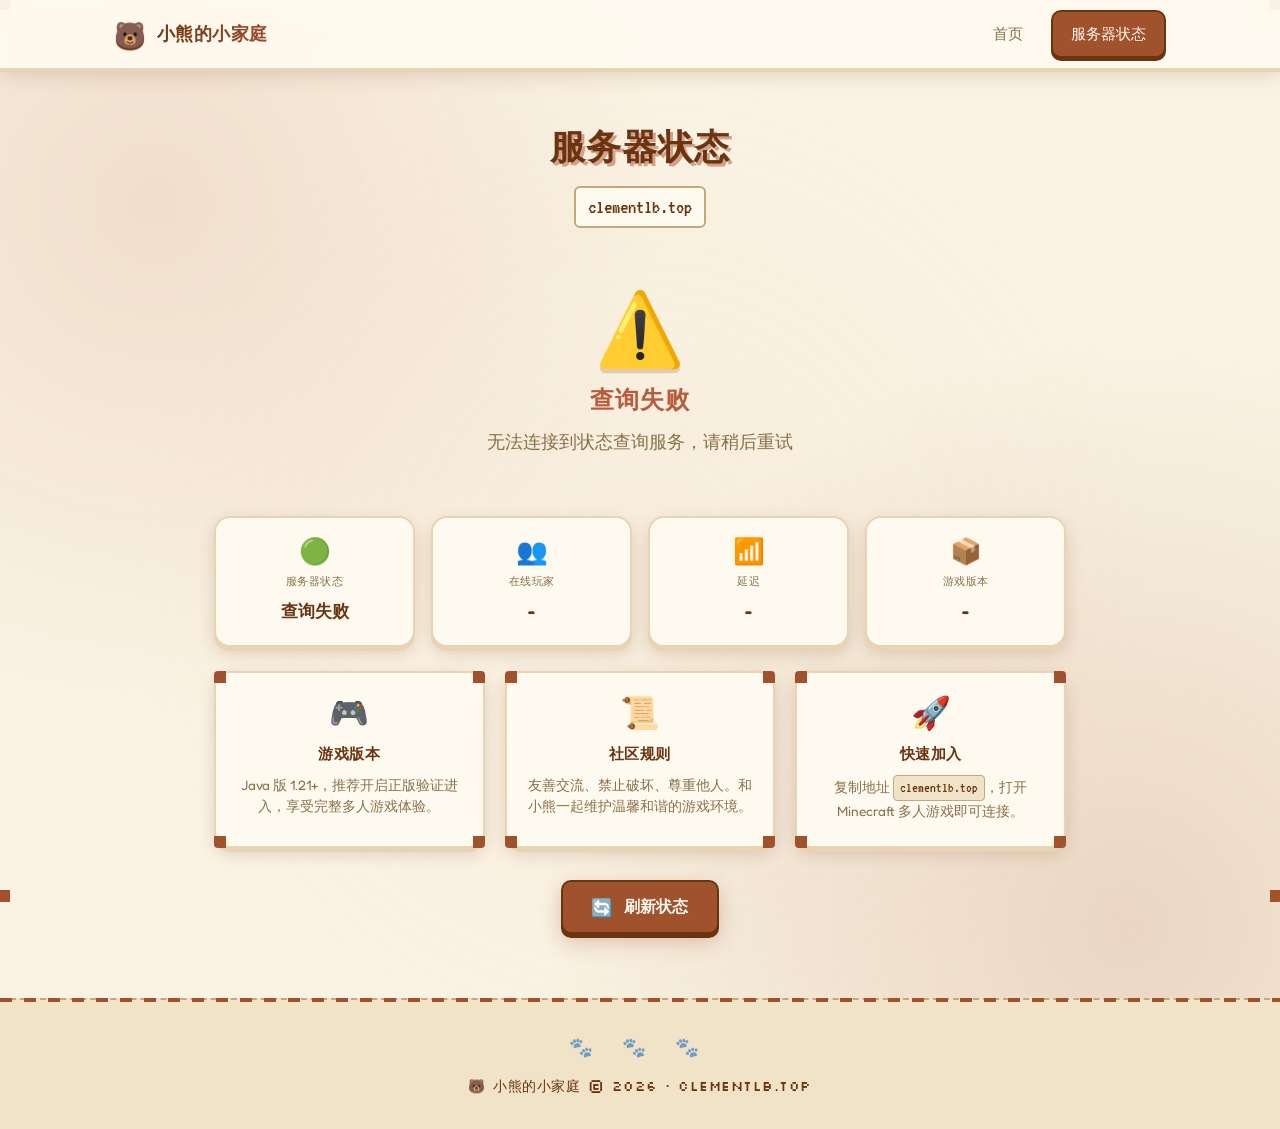
==== commit a4649d8a: "fix: 后端改为 frp-dry.com:57535，前端全部去掉端口只显示 clementlb.top" ====
--- a/status.html
+++ b/status.html
@@ -151,7 +151,7 @@
         <div class="card-corner corner-br" aria-hidden="true"></div>
         <div class="info-icon" aria-hidden="true">🚀</div>
         <h3 class="info-title">快速加入</h3>
-        <p class="info-desc">复制地址 <code class="info-code">clementlb.top:56792</code>，打开 Minecraft 多人游戏即可连接。</p>
+        <p class="info-desc">复制地址 <code class="info-code">clementlb.top</code>，打开 Minecraft 多人游戏即可连接。</p>
       </div>
     </section>
 
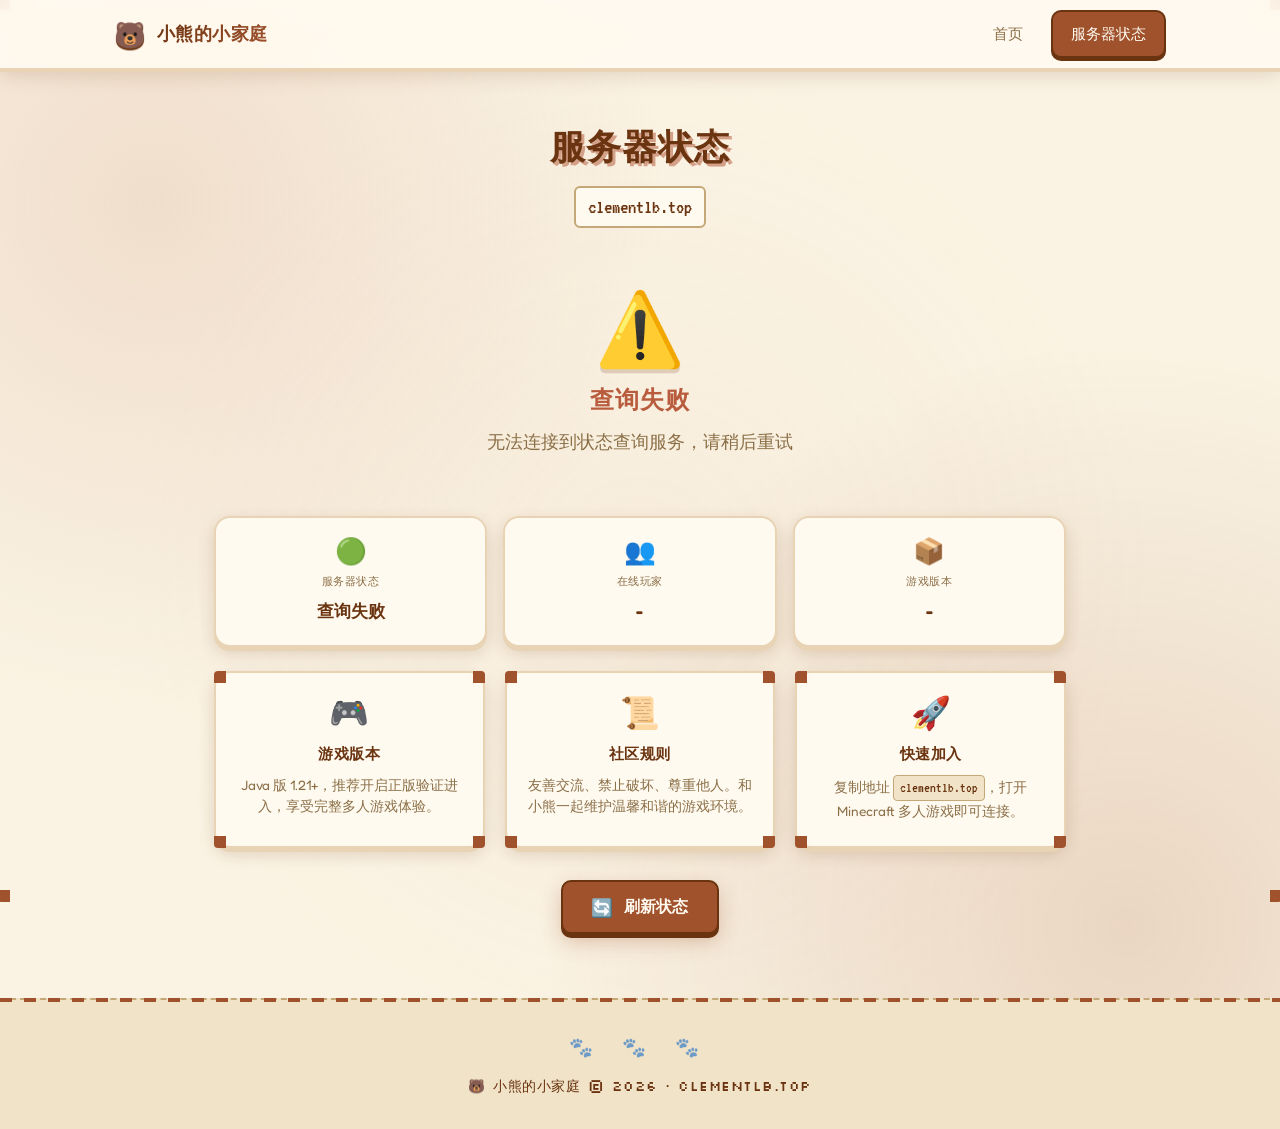
==== commit d6c808ac: "fix: 删除软件行、延迟项，metrics改为3列" ====
--- a/status.html
+++ b/status.html
@@ -71,11 +71,6 @@
         <span class="metric-value" id="metricPlayers">-</span>
       </div>
       <div class="metric-card">
-        <span class="metric-icon" aria-hidden="true">📶</span>
-        <span class="metric-label">延迟</span>
-        <span class="metric-value" id="metricPing">-</span>
-      </div>
-      <div class="metric-card">
         <span class="metric-icon" aria-hidden="true">📦</span>
         <span class="metric-label">游戏版本</span>
         <span class="metric-value" id="metricVersion">-</span>
@@ -108,10 +103,6 @@
         <div class="detail-item detail-full">
           <span class="detail-label">MOTD</span>
           <span class="detail-value motd" id="detailMotd">-</span>
-        </div>
-        <div class="detail-item">
-          <span class="detail-label">软件</span>
-          <span class="detail-value" id="detailSoftware">-</span>
         </div>
       </div>
 
--- a/css/style.css
+++ b/css/style.css
@@ -983,7 +983,7 @@
 /* Metrics Grid */
 .metrics-grid {
   display: grid;
-  grid-template-columns: repeat(4, 1fr);
+  grid-template-columns: repeat(3, 1fr);
   gap: 16px;
   margin-bottom: 24px;
 }
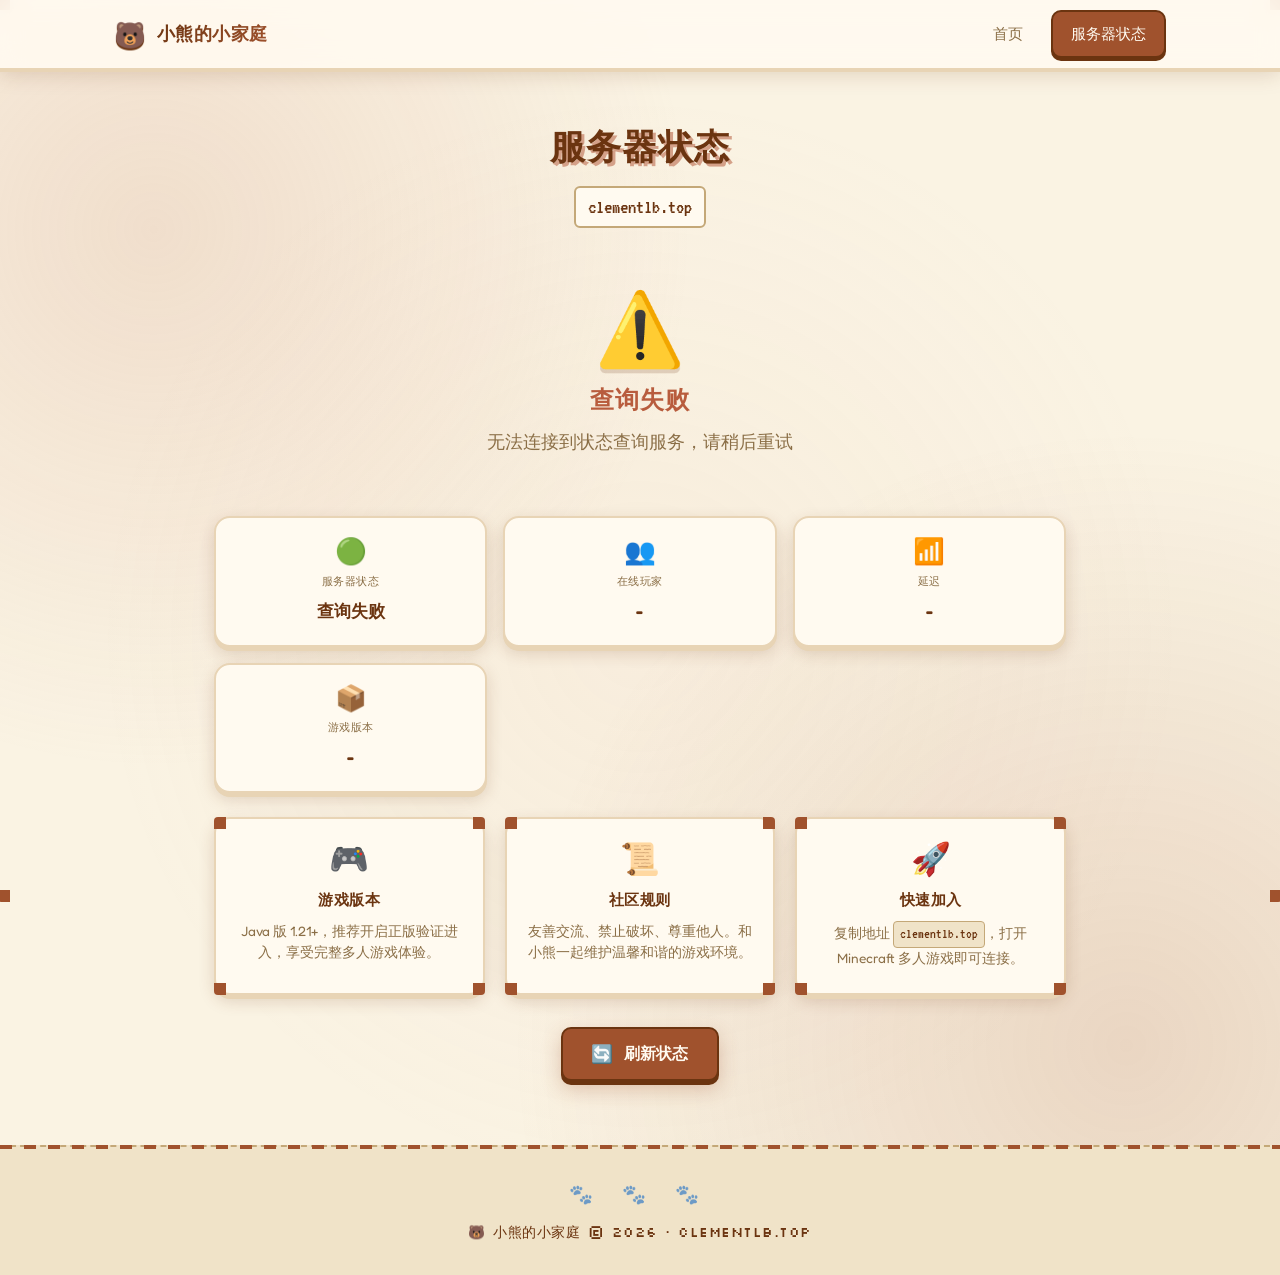
==== commit 6c973da4: "fix: 删除详情软件行，修复延迟显示bug(API debug.ping是布尔值)" ====
--- a/status.html
+++ b/status.html
@@ -69,6 +69,11 @@
         <span class="metric-icon" aria-hidden="true">👥</span>
         <span class="metric-label">在线玩家</span>
         <span class="metric-value" id="metricPlayers">-</span>
+      </div>
+      <div class="metric-card">
+        <span class="metric-icon" aria-hidden="true">📶</span>
+        <span class="metric-label">延迟</span>
+        <span class="metric-value" id="metricPing">-</span>
       </div>
       <div class="metric-card">
         <span class="metric-icon" aria-hidden="true">📦</span>
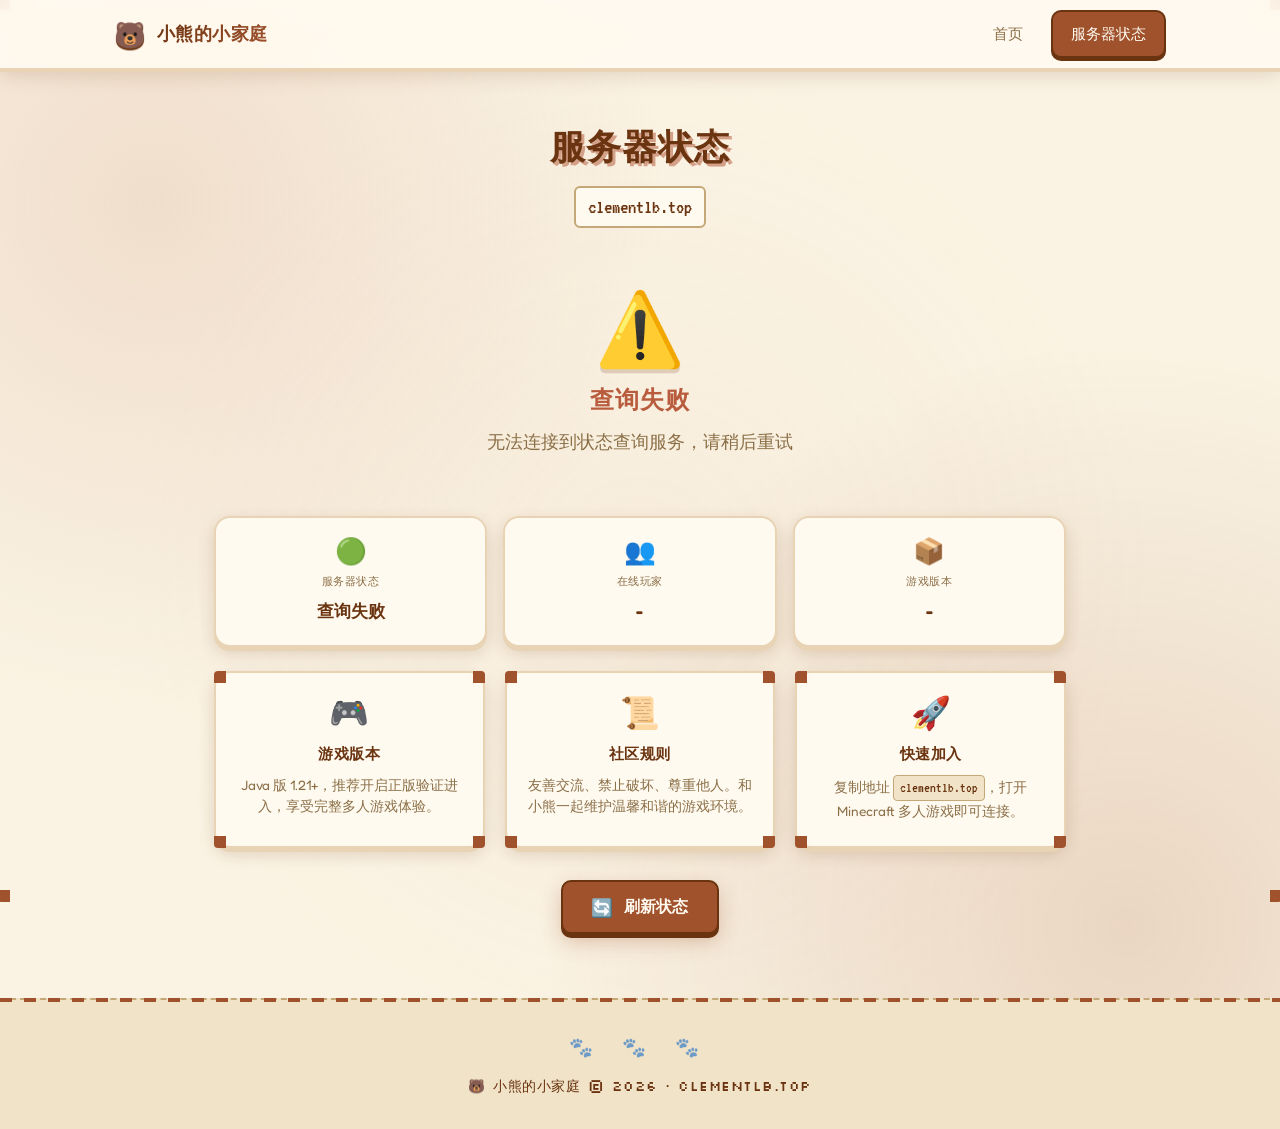
==== commit 6519b8db: "fix: 移除延迟指标卡片，metrics 改为3列" ====
--- a/status.html
+++ b/status.html
@@ -69,11 +69,6 @@
         <span class="metric-icon" aria-hidden="true">👥</span>
         <span class="metric-label">在线玩家</span>
         <span class="metric-value" id="metricPlayers">-</span>
-      </div>
-      <div class="metric-card">
-        <span class="metric-icon" aria-hidden="true">📶</span>
-        <span class="metric-label">延迟</span>
-        <span class="metric-value" id="metricPing">-</span>
       </div>
       <div class="metric-card">
         <span class="metric-icon" aria-hidden="true">📦</span>
